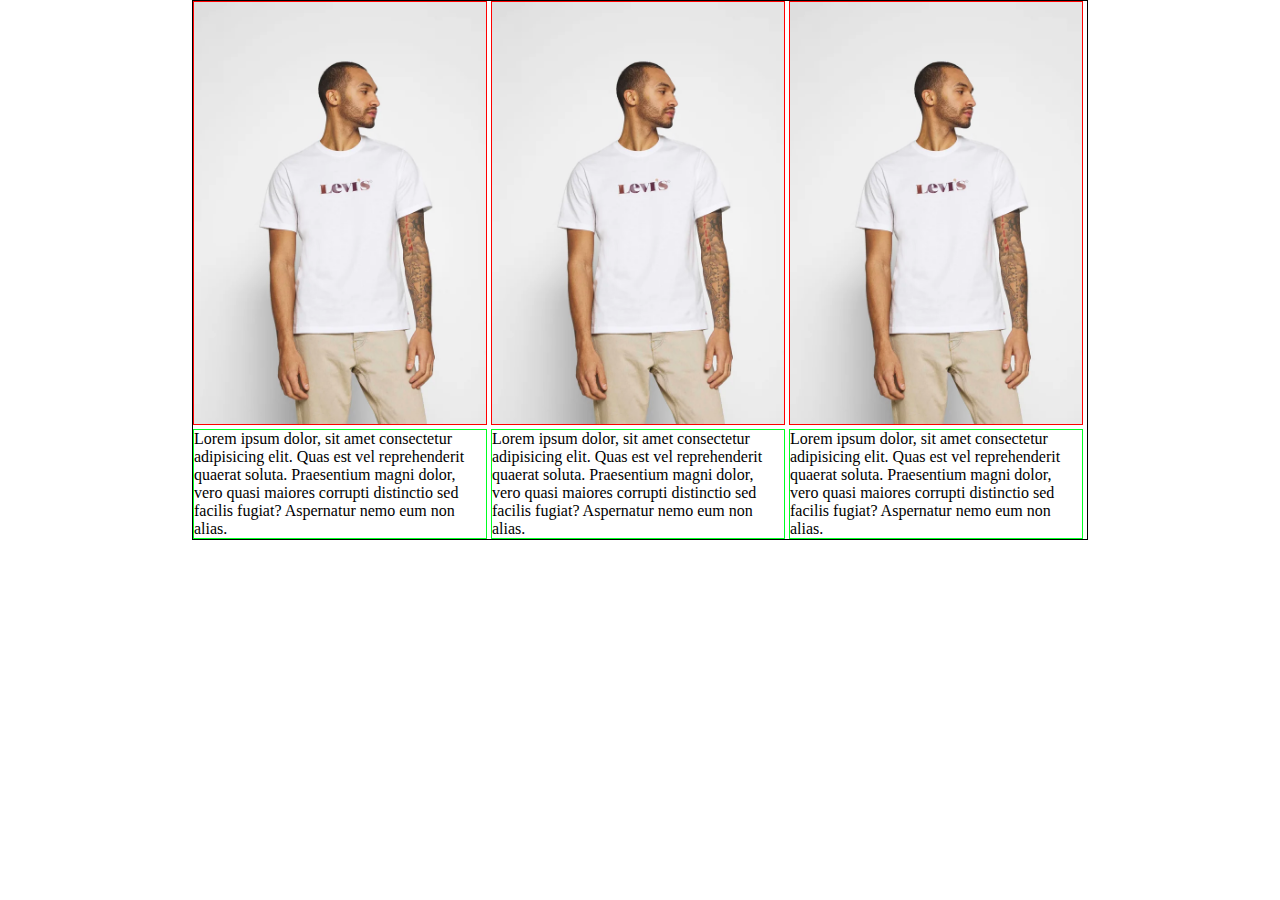
==== Esercizio Prova 2/index.html @ 7d158d9b "esercizio-prova-2" ====
<!DOCTYPE html>
<html lang="en">
    <head>
        <meta charset="UTF-8">
        <meta http-equiv="X-UA-Compatible" content="IE=edge">
        <meta name="viewport" content="width=device-width, initial-scale=1.0">
        <title>Boolando Corretto</title>
        <link rel="stylesheet" href="css/style.css">
    </head>

    <body>
        <div class="main-contenitor">
            <div class="product-row">
                <div class="product-card">
                    <div class="product-image">
                        <img src="img/1.webp" alt="">                        
                    </div>
                    <div class="product-description">
                        Lorem ipsum dolor, sit amet consectetur adipisicing elit. Quas est vel reprehenderit quaerat soluta. Praesentium magni dolor, vero quasi maiores corrupti distinctio sed facilis fugiat? Aspernatur nemo eum non alias.
                    </div>
                </div>

                <div class="product-card">
                    <div class="product-image">
                        <img src="img/1.webp" alt="">                    
                    </div>
                    <div class="product-description">
                        Lorem ipsum dolor, sit amet consectetur adipisicing elit. Quas est vel reprehenderit quaerat soluta. Praesentium magni dolor, vero quasi maiores corrupti distinctio sed facilis fugiat? Aspernatur nemo eum non alias.
                    </div>
                </div>

                <div class="product-card">
                    <div class="product-image">
                        <img src="img/1.webp" alt="">                    
                    </div>
                    <div class="product-description">
                        Lorem ipsum dolor, sit amet consectetur adipisicing elit. Quas est vel reprehenderit quaerat soluta. Praesentium magni dolor, vero quasi maiores corrupti distinctio sed facilis fugiat? Aspernatur nemo eum non alias.
                    </div>
                </div>
            </div>
        </div>
    </body>

</html>
---- Esercizio Prova 2/css/style.css ----
/* RESET */
*{
    margin: 0;
    padding: 0;
    box-sizing: border-box;
}

.main-contenitor{
    margin: 0 auto;
    width: 70%;
    max-width: 1200px;
    border: 1px solid #000000;
}

.product-card{
    display: inline-block;
    width: calc((100%/3) - 4px);
}

.product-image img{
    width: 100%;
    border: 1px solid #ff0000;
}


.product-description{
    border: 1px solid #00ff22;
}
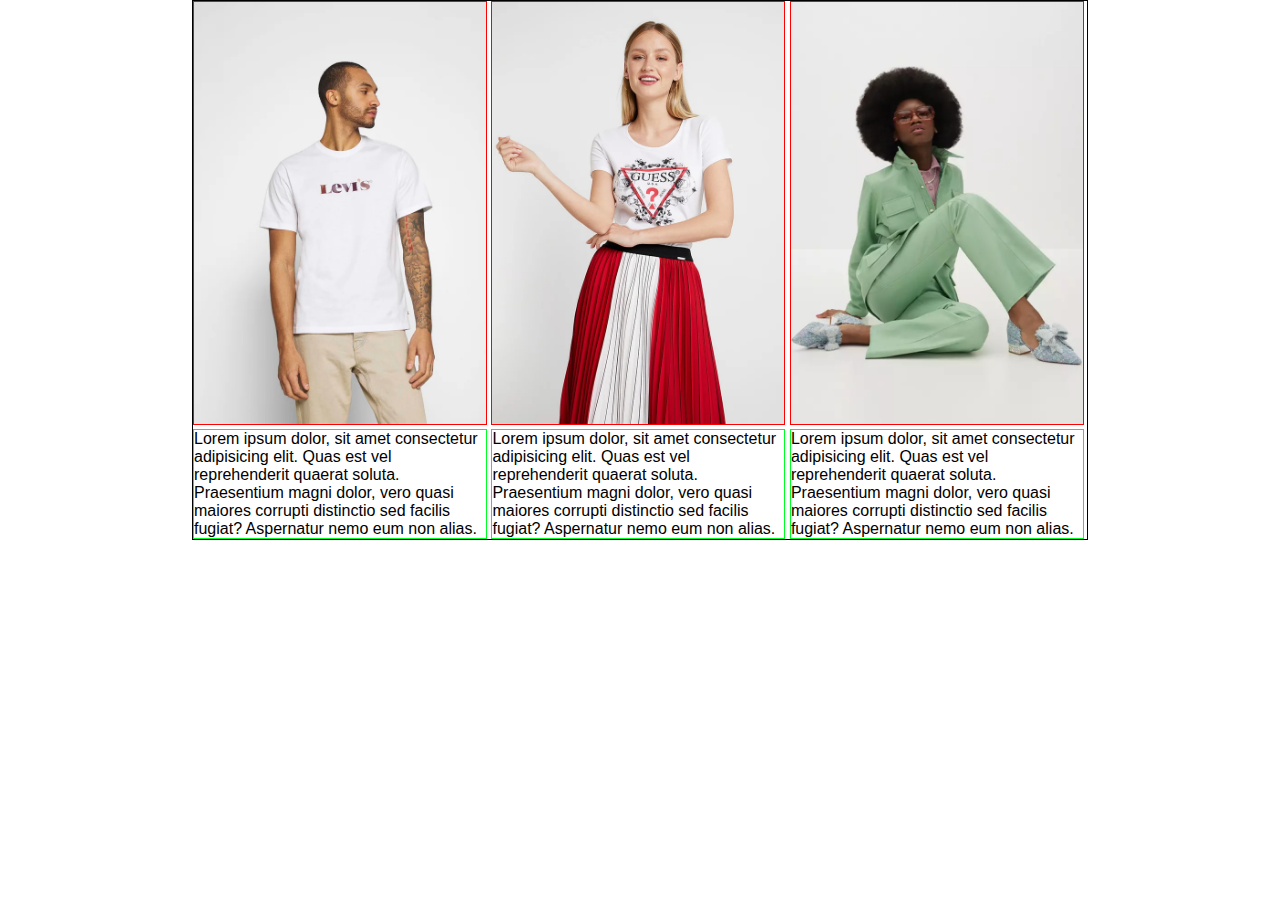
==== commit 80e82f04: "Correzione Esercizio Olga" ====
--- a/Esercizio Prova 2/index.html
+++ b/Esercizio Prova 2/index.html
@@ -4,35 +4,48 @@
         <meta charset="UTF-8">
         <meta http-equiv="X-UA-Compatible" content="IE=edge">
         <meta name="viewport" content="width=device-width, initial-scale=1.0">
-        <title>Boolando Corretto</title>
+        <title>Boolando Prova 2</title>
         <link rel="stylesheet" href="css/style.css">
     </head>
 
     <body>
+
+        <!-- CONTENITORE PRINCIPALE -->
         <div class="main-contenitor">
+            <!-- PRIMA LINEA DI PRODOTTI -->
             <div class="product-row">
+                <!-- CARTA DEL PRODOTTO -->
                 <div class="product-card">
+                    <!-- IMMAGINE DEL PRODOTTO -->
                     <div class="product-image">
-                        <img src="img/1.webp" alt="">                        
+                        <img class="image-default" src="img/1.webp" alt=""> 
+                        <img class="image-hover" src="img/1b.webp" alt="Levi's Relax Fit">                
                     </div>
+                    <!-- DESCRIZIONE DEL PRODOTTO -->
                     <div class="product-description">
                         Lorem ipsum dolor, sit amet consectetur adipisicing elit. Quas est vel reprehenderit quaerat soluta. Praesentium magni dolor, vero quasi maiores corrupti distinctio sed facilis fugiat? Aspernatur nemo eum non alias.
                     </div>
                 </div>
 
                 <div class="product-card">
+                    <!-- IMMAGINE DEL PRODOTTO -->
                     <div class="product-image">
-                        <img src="img/1.webp" alt="">                    
+                        <img class="image-default" src="img/2.webp" alt=""> 
+                        <img class="image-hover" src="img/2b.webp" alt="">                
                     </div>
+                    <!-- DESCRIZIONE DEL PRODOTTO -->
                     <div class="product-description">
                         Lorem ipsum dolor, sit amet consectetur adipisicing elit. Quas est vel reprehenderit quaerat soluta. Praesentium magni dolor, vero quasi maiores corrupti distinctio sed facilis fugiat? Aspernatur nemo eum non alias.
                     </div>
                 </div>
 
                 <div class="product-card">
+                    <!-- IMMAGINE DEL PRODOTTO -->
                     <div class="product-image">
-                        <img src="img/1.webp" alt="">                    
+                        <img class="image-default" src="img/3.webp" alt=""> 
+                        <img class="image-hover" src="img/3b.webp" alt="">                
                     </div>
+                    <!-- DESCRIZIONE DEL PRODOTTO -->
                     <div class="product-description">
                         Lorem ipsum dolor, sit amet consectetur adipisicing elit. Quas est vel reprehenderit quaerat soluta. Praesentium magni dolor, vero quasi maiores corrupti distinctio sed facilis fugiat? Aspernatur nemo eum non alias.
                     </div>
--- a/Esercizio Prova 2/css/style.css
+++ b/Esercizio Prova 2/css/style.css
@@ -5,6 +5,12 @@
     box-sizing: border-box;
 }
 
+html{
+    font-family: Arial, Helvetica, sans-serif;
+    font-size: 100%;
+}
+
+/* GENERAL */
 .main-contenitor{
     margin: 0 auto;
     width: 70%;
@@ -12,9 +18,16 @@
     border: 1px solid #000000;
 }
 
+/* CARD DEL PRODOTTO */
 .product-card{
+    /*position:relative;*/
     display: inline-block;
     width: calc((100%/3) - 4px);
+    vertical-align: top;
+}
+
+.product-image{
+    position:relative;
 }
 
 .product-image img{
@@ -22,7 +35,18 @@
     border: 1px solid #ff0000;
 }
 
-
 .product-description{
     border: 1px solid #00ff22;
+}
+
+.image-hover{
+    display: none;
+}
+
+.product-image:hover .image-default{
+    display: none;
+}
+
+.product-image:hover .image-hover{
+    display: inline-block;
 }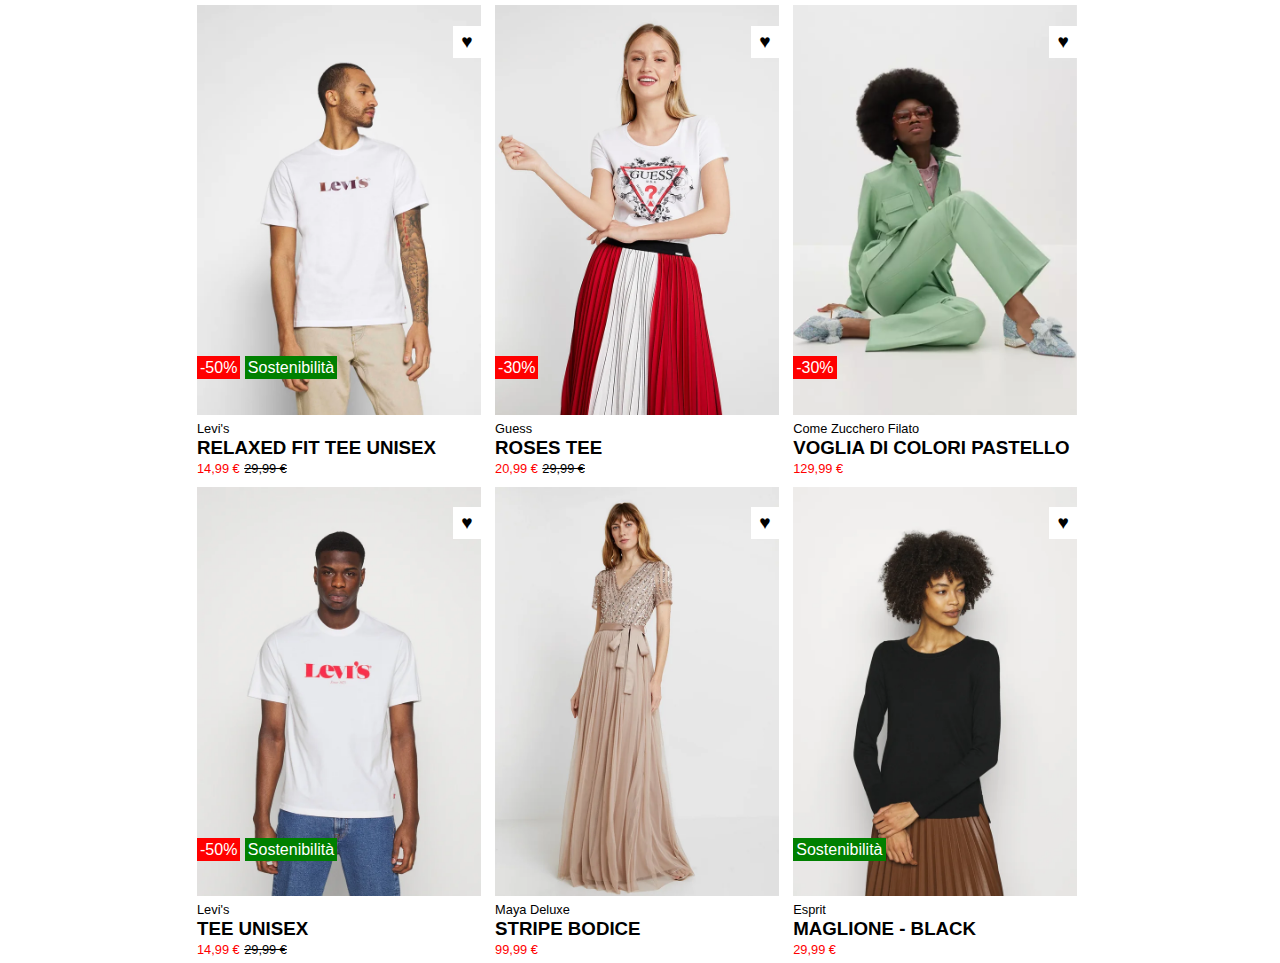
==== commit ca3fe673: "prova2-completata" ====
--- a/Esercizio Prova 2/index.html
+++ b/Esercizio Prova 2/index.html
@@ -18,40 +18,151 @@
                 <div class="product-card">
                     <!-- IMMAGINE DEL PRODOTTO -->
                     <div class="product-image">
-                        <img class="image-default" src="img/1.webp" alt=""> 
-                        <img class="image-hover" src="img/1b.webp" alt="Levi's Relax Fit">                
+                        <img class="image-default" src="img/1.webp" alt="Levi's Relax Fit"> 
+                        <img class="image-hover" src="img/1b.webp" alt="Levi's Relax Fit">
+                        <div class="heart">&hearts;</div>
+                        <div class="labels-wrapper">
+                            <span class="label discount">-50%</span>
+                            <span class="label promo">Sostenibilità</span>
+                        </div>             
                     </div>
+                    <!-- /IMMAGINE DEL PRODOTTO -->
+
                     <!-- DESCRIZIONE DEL PRODOTTO -->
                     <div class="product-description">
-                        Lorem ipsum dolor, sit amet consectetur adipisicing elit. Quas est vel reprehenderit quaerat soluta. Praesentium magni dolor, vero quasi maiores corrupti distinctio sed facilis fugiat? Aspernatur nemo eum non alias.
+                        <span class="brand">Levi's</span>
+                        <h3 class="product-name">RELAXED FIT TEE UNISEX</h3>
+                        <span class="discount-price">14,99 &euro;</span>
+                        <del class="original-price">29,99 &euro;</del>
                     </div>
+                    <!-- /DESCRIZIONE DEL PRODOTTO -->
                 </div>
+                <!-- /CARTA DEL PRODOTTO -->
 
+                <!-- CARTA DEL PRODOTTO -->
                 <div class="product-card">
                     <!-- IMMAGINE DEL PRODOTTO -->
                     <div class="product-image">
-                        <img class="image-default" src="img/2.webp" alt=""> 
-                        <img class="image-hover" src="img/2b.webp" alt="">                
+                        <img class="image-default" src="img/2.webp" alt="Roses Tee"> 
+                        <img class="image-hover" src="img/2b.webp" alt="Roses Tee">
+                        <div class="heart">&hearts;</div>
+                        <div class="labels-wrapper">
+                            <span class="label discount">-30%</span>
+                        </div>             
                     </div>
+                    <!-- /IMMAGINE DEL PRODOTTO -->
+
                     <!-- DESCRIZIONE DEL PRODOTTO -->
                     <div class="product-description">
-                        Lorem ipsum dolor, sit amet consectetur adipisicing elit. Quas est vel reprehenderit quaerat soluta. Praesentium magni dolor, vero quasi maiores corrupti distinctio sed facilis fugiat? Aspernatur nemo eum non alias.
+                        <span class="brand">Guess</span>
+                        <h3 class="product-name">ROSES TEE</h3>
+                        <span class="discount-price">20,99 &euro;</span>
+                        <del class="original-price">29,99 &euro;</del>
                     </div>
+                    <!-- /DESCRIZIONE DEL PRODOTTO -->
                 </div>
+                <!-- /CARTA DEL PRODOTTO -->
 
+                <!-- CARTA DEL PRODOTTO -->
                 <div class="product-card">
                     <!-- IMMAGINE DEL PRODOTTO -->
                     <div class="product-image">
-                        <img class="image-default" src="img/3.webp" alt=""> 
-                        <img class="image-hover" src="img/3b.webp" alt="">                
+                        <img class="image-default" src="img/3.webp" alt="Voglia di colori pastello"> 
+                        <img class="image-hover" src="img/3b.webp" alt="Voglia di colori pastello">
+                        <div class="heart">&hearts;</div>
+                        <div class="labels-wrapper">
+                            <span class="label discount">-30%</span>
+                        </div>             
                     </div>
+                    <!-- /IMMAGINE DEL PRODOTTO -->
+
                     <!-- DESCRIZIONE DEL PRODOTTO -->
                     <div class="product-description">
-                        Lorem ipsum dolor, sit amet consectetur adipisicing elit. Quas est vel reprehenderit quaerat soluta. Praesentium magni dolor, vero quasi maiores corrupti distinctio sed facilis fugiat? Aspernatur nemo eum non alias.
+                        <span class="brand">Come Zucchero Filato</span>
+                        <h3 class="product-name">VOGLIA DI COLORI PASTELLO</h3>
+                        <span class="discount-price">129,99 &euro;</span>
                     </div>
+                    <!-- /DESCRIZIONE DEL PRODOTTO -->
                 </div>
+                <!-- /CARTA DEL PRODOTTO -->
             </div>
+            <!-- /PRIMA LINEA DI PRODOTTI -->
+
+            <!-- SECONDA LINEA DI PRODOTTI -->
+            <div class="product-row">
+                <!-- CARTA DEL PRODOTTO -->
+                <div class="product-card">
+                    <!-- IMMAGINE DEL PRODOTTO -->
+                    <div class="product-image">
+                        <img class="image-default" src="img/4.webp" alt="Tee Unisex"> 
+                        <img class="image-hover" src="img/4b.webp" alt="Tee Unisex">
+                        <div class="heart">&hearts;</div>
+                        <div class="labels-wrapper">
+                            <span class="label discount">-50%</span>
+                            <span class="label promo">Sostenibilità</span>
+                        </div>             
+                    </div>
+                    <!-- /IMMAGINE DEL PRODOTTO -->
+
+                    <!-- DESCRIZIONE DEL PRODOTTO -->
+                    <div class="product-description">
+                        <span class="brand">Levi's</span>
+                        <h3 class="product-name">TEE UNISEX</h3>
+                        <span class="discount-price">14,99 &euro;</span>
+                        <del class="original-price">29,99 &euro;</del>
+                    </div>
+                    <!-- /DESCRIZIONE DEL PRODOTTO -->
+                </div>
+                <!-- /CARTA DEL PRODOTTO -->
+
+                <!-- CARTA DEL PRODOTTO -->
+                <div class="product-card">
+                    <!-- IMMAGINE DEL PRODOTTO -->
+                    <div class="product-image">
+                        <img class="image-default" src="img/5.webp" alt="Stripe Bodice"> 
+                        <img class="image-hover" src="img/5b.webp" alt="Stripe Bodice">
+                        <div class="heart">&hearts;</div>
+                        <div class="labels-wrapper">
+                        </div>             
+                    </div>
+                    <!-- /IMMAGINE DEL PRODOTTO -->
+
+                    <!-- DESCRIZIONE DEL PRODOTTO -->
+                    <div class="product-description">
+                        <span class="brand">Maya Deluxe</span>
+                        <h3 class="product-name">STRIPE BODICE</h3>
+                        <span class="discount-price">99,99 &euro;</span>
+                    </div>
+                    <!-- /DESCRIZIONE DEL PRODOTTO -->
+                </div>
+                <!-- /CARTA DEL PRODOTTO -->
+
+                <!-- CARTA DEL PRODOTTO -->
+                <div class="product-card">
+                    <!-- IMMAGINE DEL PRODOTTO -->
+                    <div class="product-image">
+                        <img class="image-default" src="img/6.webp" alt="Maglione Black"> 
+                        <img class="image-hover" src="img/6b.webp" alt="Maglione Black">
+                        <div class="heart">&hearts;</div>
+                        <div class="labels-wrapper">
+                            <span class="label promo">Sostenibilità</span>
+                        </div>             
+                    </div>
+                    <!-- /IMMAGINE DEL PRODOTTO -->
+
+                    <!-- DESCRIZIONE DEL PRODOTTO -->
+                    <div class="product-description">
+                        <span class="brand">Esprit</span>
+                        <h3 class="product-name">MAGLIONE - BLACK</h3>
+                        <span class="discount-price">29,99 &euro;</span>
+                    </div>
+                    <!-- /DESCRIZIONE DEL PRODOTTO -->
+                </div>
+                <!-- /CARTA DEL PRODOTTO -->
+            </div>
+            <!-- /SECONDA LINEA DI PRODOTTI -->
         </div>
+        <!-- /CONTENITORE PRINCIPALE -->
     </body>
 
 </html>--- a/Esercizio Prova 2/css/style.css
+++ b/Esercizio Prova 2/css/style.css
@@ -15,28 +15,64 @@
     margin: 0 auto;
     width: 70%;
     max-width: 1200px;
-    border: 1px solid #000000;
 }
 
+.heart{
+    position: absolute;
+    background-color: #ffffff;
+    font-size: 1.2em;
+    top: 5%;
+    right: 0;
+    padding: 5px 8px;
+}
+
+.heart:hover{
+    color:red;
+}
+
+.labels-wrapper{
+    color: #ffffff;
+    position: absolute;
+    bottom: 10%;
+    left: 0;
+}
+
+.label{
+    padding: 3px;
+}
+
+.discount{
+    background-color: #ff0000;
+}
+
+.promo{
+    background-color: #008000;
+}
 /* CARD DEL PRODOTTO */
 .product-card{
-    /*position:relative;*/
     display: inline-block;
-    width: calc((100%/3) - 4px);
+    width: calc((100%/3) - 15px);
     vertical-align: top;
+    margin: 5px;
 }
 
+/* IMMAGINE E HOVER */
 .product-image{
     position:relative;
 }
 
 .product-image img{
     width: 100%;
-    border: 1px solid #ff0000;
 }
 
-.product-description{
-    border: 1px solid #00ff22;
+.brand,
+.discount-price,
+.original-price {
+    font-size: .8em;
+}
+
+.discount-price{
+    color: #ff0000;
 }
 
 .image-hover{
@@ -49,4 +85,4 @@
 
 .product-image:hover .image-hover{
     display: inline-block;
-}+}
